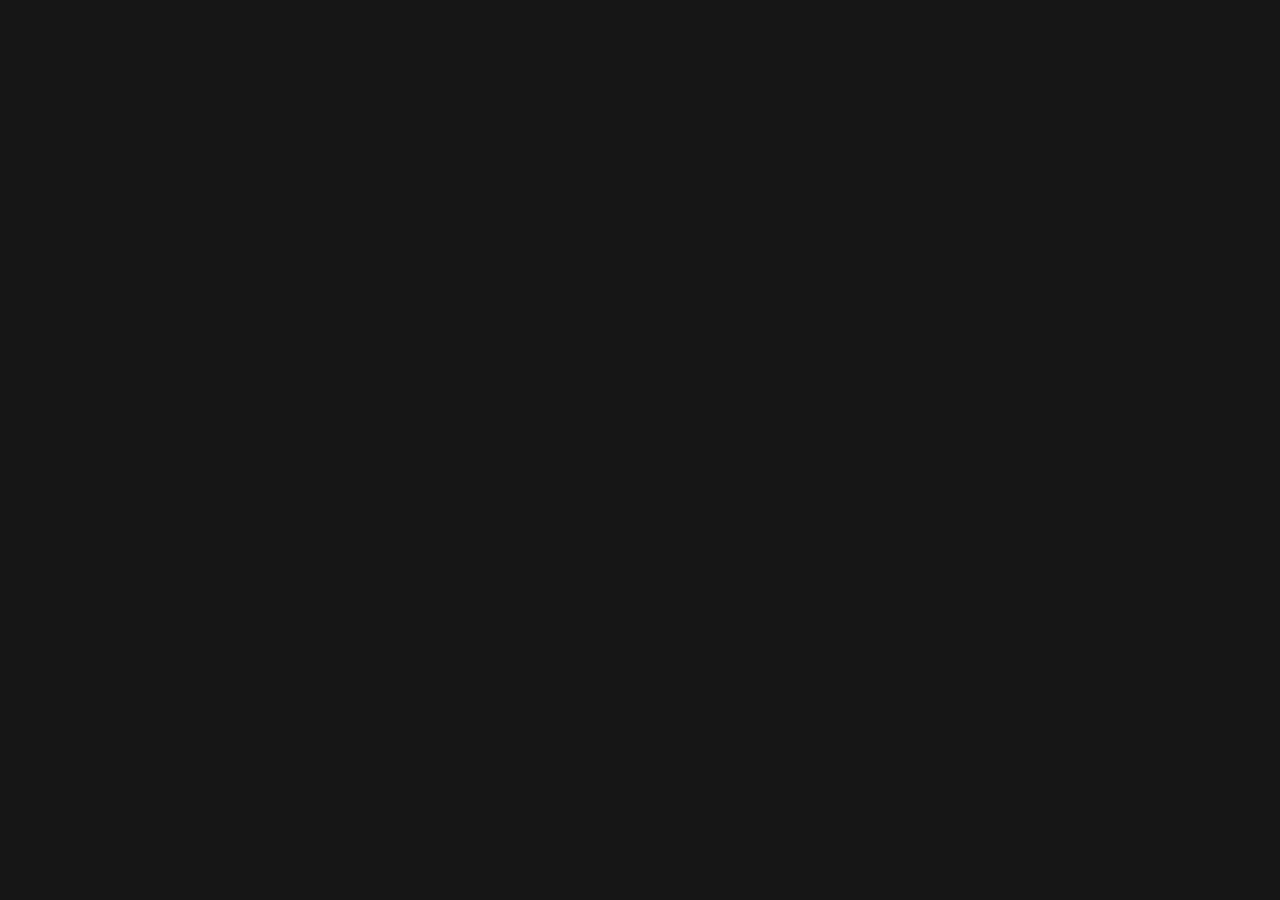
==== index.html @ 34763c4e "Remove standalone Timex landing (moved to timex-site)" ====
<!doctype html>
<html lang="en">
  <head>
    <meta charset="UTF-8" />
    <link rel="icon" href="/3mpq-studio/favicon-32.png" type="image/png" sizes="32x32" />
    <link rel="icon" href="/3mpq-studio/favicon.svg" type="image/svg+xml" />
    <link rel="apple-touch-icon" sizes="180x180" href="/3mpq-studio/apple-touch-icon.png" />
    <link rel="manifest" href="/3mpq-studio/site.webmanifest" />
    <meta name="viewport" content="width=device-width, initial-scale=1.0" />
    <title>3mpq Studio</title>
    <meta name="description" content="Product UI/UX Engineer - Kostiantyn Halynskyi" />
    <meta property="og:title" content="3mpq Studio" />
    <meta property="og:description" content="Product UI/UX Engineer - Kostiantyn Halynskyi" />
    <meta property="og:type" content="website" />
    <meta property="og:url" content="https://3mpq.netlify.app" />
    <meta property="og:image" content="https://3mpq.netlify.app/og-image.png" />
    <meta name="twitter:card" content="summary" />
    <meta name="theme-color" content="#161616" />
    <!--
      Analytics are consent-gated (GDPR strict opt-in). GA4 (G-CXWR6ZSYHS)
      and Microsoft Clarity (w4eihqye7s) NO LONGER load here. They are
      injected only after the user clicks Accept in the cookie consent card.
      See src/utils/consentLoader.ts and the CookieConsent kit component.
    -->
    <link rel="preconnect" href="https://fonts.googleapis.com" />
    <link rel="preconnect" href="https://fonts.gstatic.com" crossorigin />
    <link href="https://fonts.googleapis.com/css2?family=IBM+Plex+Sans:wght@400;500;600&family=IBM+Plex+Serif:wght@500;600;700&display=swap" rel="stylesheet" />
    <script type="module" crossorigin src="/3mpq-studio/assets/index-CSX7USSw.js"></script>
    <link rel="stylesheet" crossorigin href="/3mpq-studio/assets/index-wbtZs40G.css">
  </head>
  <body>
    <script>
      (function(){var t=localStorage.getItem("3mpq-theme");var d=t?t==="dark":true;if(d){document.documentElement.classList.add("dark");document.body.style.background="#161616";document.body.style.color="#f4f4f4"}})();
    </script>
    <div id="root"></div>
  </body>
</html>
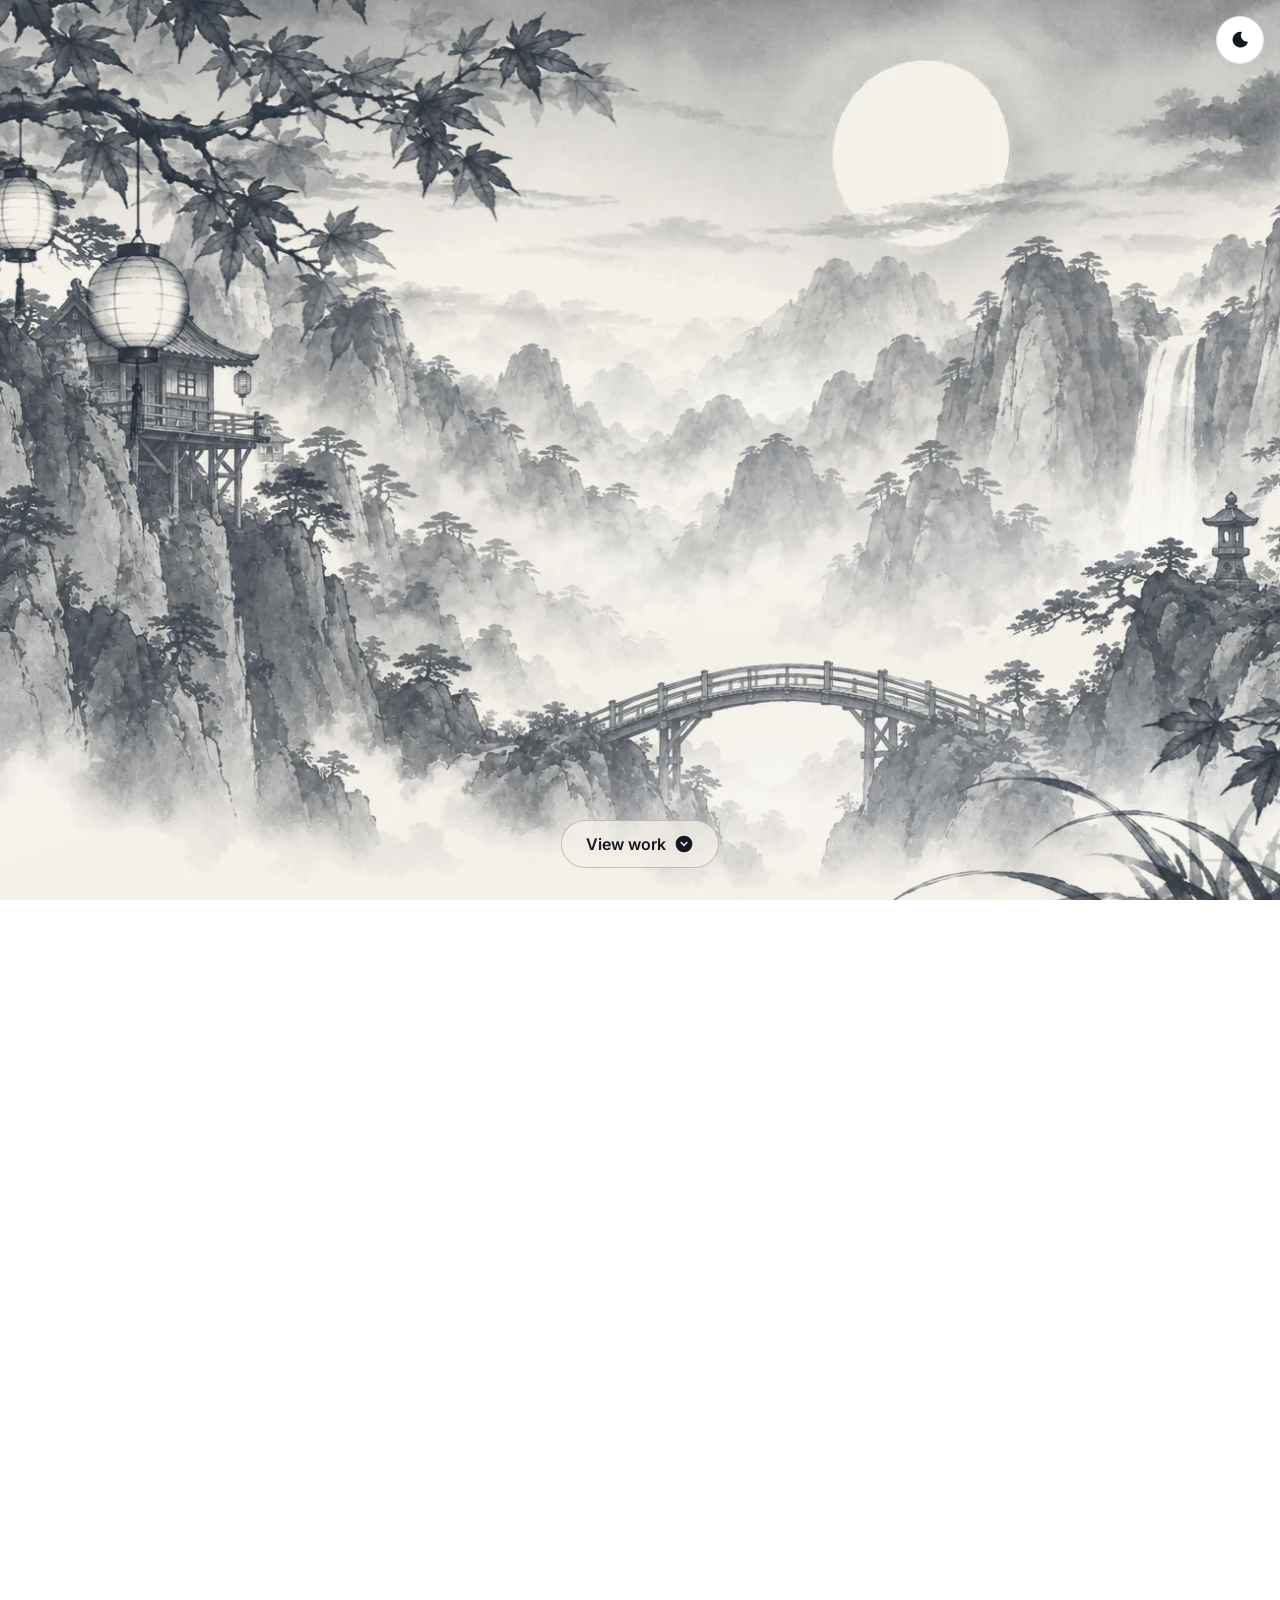
==== commit 2962a8bf: "Portfolio catalogue: ink cover, catalogue with filters, project pages; previous site moved to /legac" ====
--- a/index.html
+++ b/index.html
@@ -1,37 +1,117 @@
 <!doctype html>
-<html lang="en">
-  <head>
-    <meta charset="UTF-8" />
-    <link rel="icon" href="/3mpq-studio/favicon-32.png" type="image/png" sizes="32x32" />
-    <link rel="icon" href="/3mpq-studio/favicon.svg" type="image/svg+xml" />
-    <link rel="apple-touch-icon" sizes="180x180" href="/3mpq-studio/apple-touch-icon.png" />
-    <link rel="manifest" href="/3mpq-studio/site.webmanifest" />
-    <meta name="viewport" content="width=device-width, initial-scale=1.0" />
-    <title>3mpq Studio</title>
-    <meta name="description" content="Product UI/UX Engineer - Kostiantyn Halynskyi" />
-    <meta property="og:title" content="3mpq Studio" />
-    <meta property="og:description" content="Product UI/UX Engineer - Kostiantyn Halynskyi" />
-    <meta property="og:type" content="website" />
-    <meta property="og:url" content="https://3mpq.netlify.app" />
-    <meta property="og:image" content="https://3mpq.netlify.app/og-image.png" />
-    <meta name="twitter:card" content="summary" />
-    <meta name="theme-color" content="#161616" />
-    <!--
-      Analytics are consent-gated (GDPR strict opt-in). GA4 (G-CXWR6ZSYHS)
-      and Microsoft Clarity (w4eihqye7s) NO LONGER load here. They are
-      injected only after the user clicks Accept in the cookie consent card.
-      See src/utils/consentLoader.ts and the CookieConsent kit component.
-    -->
-    <link rel="preconnect" href="https://fonts.googleapis.com" />
-    <link rel="preconnect" href="https://fonts.gstatic.com" crossorigin />
-    <link href="https://fonts.googleapis.com/css2?family=IBM+Plex+Sans:wght@400;500;600&family=IBM+Plex+Serif:wght@500;600;700&display=swap" rel="stylesheet" />
-    <script type="module" crossorigin src="/3mpq-studio/assets/index-CSX7USSw.js"></script>
-    <link rel="stylesheet" crossorigin href="/3mpq-studio/assets/index-wbtZs40G.css">
-  </head>
-  <body>
-    <script>
-      (function(){var t=localStorage.getItem("3mpq-theme");var d=t?t==="dark":true;if(d){document.documentElement.classList.add("dark");document.body.style.background="#161616";document.body.style.color="#f4f4f4"}})();
-    </script>
-    <div id="root"></div>
-  </body>
+<html lang="en" class="cover-on rv-on">
+<head>
+<meta charset="utf-8">
+<title>3mpq studio — games, Mac &amp; iOS tools, websites</title>
+<meta name="viewport" content="width=device-width, initial-scale=1, viewport-fit=cover">
+<meta name="description" content="Kostiantyn Halynskyi, product designer. Games, macOS and iOS utilities and websites, designed and built end to end.">
+<meta property="og:title" content="3mpq studio">
+<meta property="og:description" content="Games, Mac &amp; iOS tools and websites by Kostiantyn Halynskyi.">
+<meta property="og:image" content="assets/og.jpg">
+<link rel="icon" href="assets/favicon.svg" type="image/svg+xml">
+<link rel="preconnect" href="https://fonts.googleapis.com">
+<link rel="preconnect" href="https://fonts.gstatic.com" crossorigin>
+<link href="https://fonts.googleapis.com/css2?family=Inter:wght@400;500;600;700;800&display=swap" rel="stylesheet">
+<!-- Shippori Mincho только для иероглифов: надпись обложки, знаки появления блоков и обрывки перехода (text= отдаёт подмножество) -->
+<link href="https://fonts.googleapis.com/css2?family=Shippori+Mincho:wght@700&display=swap&text=%E5%8C%A0%E5%BF%83%E9%81%8A%E5%89%B5%E6%8E%A8%E4%BD%9C%E9%81%93%E8%A9%95%E5%BD%B1" rel="stylesheet">
+<link rel="stylesheet" href="css/site.css">
+<link rel="stylesheet" href="css/cover.css">
+<script>try { if (localStorage.getItem("3mpq-theme") === "dark") document.documentElement.classList.add("pre-dark"); } catch (e) {}</script>
+</head>
+<body>
+<script>if (document.documentElement.classList.contains("pre-dark")) document.body.classList.add("dark");</script>
+
+<!-- значки: только залитые -->
+<svg width="0" height="0" style="position:absolute" aria-hidden="true">
+  <symbol id="i-play" viewBox="0 0 24 24"><path d="M12 2a10 10 0 1 1 0 20 10 10 0 0 1 0-20zm-2 5.5v9l7-4.5z"/></symbol>
+  <symbol id="i-download" viewBox="0 0 24 24"><path d="M12 2a10 10 0 1 1 0 20 10 10 0 0 1 0-20zm-1 5v6.6l-2.3-2.3-1.4 1.4L12 17.4l4.7-4.7-1.4-1.4-2.3 2.3V7z"/></symbol>
+  <symbol id="i-apple" viewBox="0 0 24 24"><path d="M16.4 12.6c0-2.4 2-3.6 2.1-3.7-1.1-1.7-2.9-1.9-3.5-1.9-1.5-.2-2.9.9-3.7.9-.8 0-1.9-.9-3.2-.8-1.6 0-3.1 1-4 2.4-1.7 3-.4 7.3 1.2 9.7.8 1.2 1.8 2.5 3 2.4 1.2 0 1.7-.8 3.1-.8 1.5 0 1.9.8 3.2.8 1.3 0 2.2-1.2 3-2.4.9-1.3 1.3-2.7 1.3-2.8 0 0-2.5-1-2.5-3.8zM14 5.4c.7-.8 1.1-1.9 1-3-1 0-2.1.7-2.8 1.5-.6.7-1.2 1.8-1 2.9 1.1.1 2.1-.6 2.8-1.4z"/></symbol>
+  <symbol id="i-flight" viewBox="0 0 24 24"><path d="M21 16v-2l-8-5V3.5a1.5 1.5 0 0 0-3 0V9l-8 5v2l8-2.5V19l-2 1.5V22l3.5-1 3.5 1v-1.5L13 19v-5.5z"/></symbol>
+  <symbol id="i-code" viewBox="0 0 24 24"><path d="M12 2a10 10 0 0 0-3.2 19.5c.5.1.7-.2.7-.5v-1.7c-2.8.6-3.4-1.3-3.4-1.3-.4-1.2-1.1-1.5-1.1-1.5-.9-.6.1-.6.1-.6 1 .1 1.5 1 1.5 1 .9 1.6 2.4 1.1 3 .9.1-.7.4-1.1.6-1.4-2.2-.3-4.6-1.1-4.6-5 0-1.1.4-2 1-2.7-.1-.3-.4-1.3.1-2.7 0 0 .8-.3 2.8 1a9.6 9.6 0 0 1 5 0c1.9-1.3 2.8-1 2.8-1 .5 1.4.2 2.4.1 2.7.6.7 1 1.6 1 2.7 0 3.9-2.4 4.7-4.6 5 .4.3.7.9.7 1.9V21c0 .3.2.6.7.5A10 10 0 0 0 12 2z"/></symbol>
+  <symbol id="i-visit" viewBox="0 0 24 24"><path d="M12 2a10 10 0 1 1 0 20 10 10 0 0 1 0-20zm2 5H8v2h3.6l-4.3 4.3 1.4 1.4 4.3-4.3V14h2V7h-1z"/></symbol>
+  <symbol id="i-back" viewBox="0 0 24 24"><path d="M12 2a10 10 0 1 1 0 20 10 10 0 0 1 0-20zm.7 5.3L8 12l4.7 4.7 1.4-1.4L11.8 13H17v-2h-5.2l2.3-2.3z"/></symbol>
+  <symbol id="i-moon" viewBox="0 0 24 24"><path d="M14.5 2.3A9.5 9.5 0 1 0 21.7 14a7.5 7.5 0 0 1-7.2-11.7z"/></symbol>
+  <symbol id="i-sun" viewBox="0 0 24 24"><path d="M12 7a5 5 0 1 1 0 10 5 5 0 0 1 0-10zM11 1h2v3h-2zm0 19h2v3h-2zM1 11h3v2H1zm19 0h3v2h-3zM4.2 5.6l1.4-1.4 2.1 2.1-1.4 1.4zm12.1 12.1 1.4-1.4 2.1 2.1-1.4 1.4zM4.2 18.4l2.1-2.1 1.4 1.4-2.1 2.1zM16.3 6.3l2.1-2.1 1.4 1.4-2.1 2.1z"/></symbol>
+  <symbol id="i-mail" viewBox="0 0 24 24"><path d="M3 5h18a1 1 0 0 1 1 1v12a1 1 0 0 1-1 1H3a1 1 0 0 1-1-1V6a1 1 0 0 1 1-1zm9 7.6L4 7.5V9l8 5.1L20 9V7.5z"/></symbol>
+  <symbol id="i-tg" viewBox="0 0 24 24"><path d="M12 2a10 10 0 1 1 0 20 10 10 0 0 1 0-20zm4.6 6.4L6.4 12.3c-.7.3-.7.7 0 .9l2.6.8 1 3.1c.1.4.3.5.6.5s.4-.1.6-.3l1.3-1.2 2.6 1.9c.5.3.8.1.9-.4l1.7-8.2c.2-.7-.3-1.1-.9-.9zM9.8 13.6l5.6-3.6-4.4 4.3-.2 1.9z"/></symbol>
+  <symbol id="i-down" viewBox="0 0 24 24"><path d="M12 2a10 10 0 1 1 0 20 10 10 0 0 1 0-20zm-4.7 8.3L12 15l4.7-4.7-1.4-1.4L12 12.2 8.7 8.9z"/></symbol>
+  <symbol id="i-up" viewBox="0 0 24 24"><path d="M12 22a10 10 0 1 1 0-20 10 10 0 0 1 0 20zm-4.7-8.3L12 9l4.7 4.7-1.4 1.4L12 11.8l-3.3 3.3z"/></symbol>
+  <symbol id="i-close" viewBox="0 0 24 24"><path d="M12 2a10 10 0 1 1 0 20 10 10 0 0 1 0-20zm-2.8 5.8L7.8 9.2 10.6 12l-2.8 2.8 1.4 1.4L12 13.4l2.8 2.8 1.4-1.4-2.8-2.8 2.8-2.8-1.4-1.4L12 10.6z"/></symbol>
+</svg>
+
+<!-- обложка: сцена слоями, надпись и переход в WebGL (js/cover.js) -->
+<div class="cover" id="cover">
+  <div class="scene" id="scene" aria-hidden="true"></div>
+  <canvas id="coverCanvas" aria-hidden="true"></canvas>
+  <p class="motto" id="motto" lang="ja" role="img" aria-label="匠心 遊創: the spirit of a craftsman, creating playfully"><span class="kj">匠</span><span class="kj">心</span><svg class="logo" viewBox="0 0 220 220" aria-hidden="true"><path d="M197.8 17.3C197.6 17.4 197.2 17.5 197.1 17.6C197.0 17.6 196.5 17.8 196.1 17.8C195.6 17.9 194.7 18.2 194.1 18.3C193.5 18.5 192.7 18.7 192.3 18.8C192.0 18.9 191.1 19.1 190.3 19.2C189.6 19.3 188.8 19.4 188.5 19.5C188.2 19.6 187.6 19.8 187.0 19.8C186.5 19.9 186.0 20.0 185.9 20.0C185.9 20.0 185.5 20.1 185.0 20.2C183.9 20.3 182.3 20.6 181.1 20.9C180.6 21.0 179.7 21.1 179.1 21.2C178.5 21.2 177.4 21.5 176.7 21.7C175.9 21.9 174.8 22.1 174.1 22.2C173.4 22.3 172.3 22.5 171.6 22.6C171.0 22.8 169.5 23.1 168.3 23.3C167.2 23.4 165.8 23.7 165.3 23.7C164.9 23.8 164.2 23.9 163.8 23.9C163.0 23.9 161.8 24.1 161.7 24.3C161.6 24.3 161.8 24.6 162.0 24.9C162.8 25.7 162.9 26.1 162.9 27.1C162.9 28.0 162.2 30.4 161.8 31.2C161.7 31.3 161.5 31.8 161.3 32.3C161.2 32.8 160.6 34.1 160.1 35.1C159.6 36.2 159.2 37.2 159.1 37.3C159.1 37.5 158.8 38.0 158.6 38.5C158.0 39.4 156.8 41.9 156.0 43.7C155.5 45.0 155.1 45.7 154.2 47.6C153.8 48.4 153.5 49.1 153.5 49.1C153.5 49.2 150.5 55.2 150.2 55.8C150.1 56.0 149.7 56.6 149.4 57.2C149.0 57.8 148.3 59.1 147.8 60.1C147.2 61.1 146.5 62.4 146.2 63.0C145.8 63.7 145.3 64.6 145.0 65.1C144.6 65.7 144.1 66.5 143.9 66.9C143.6 67.4 143.2 68.1 142.9 68.5C142.1 69.8 142.3 70.0 143.4 69.1C143.8 68.8 144.5 68.3 144.9 68.0C145.3 67.7 146.3 66.9 147.0 66.3C147.7 65.6 148.5 65.0 148.8 64.9C149.1 64.7 149.7 64.3 150.0 64.0C150.3 63.7 151.1 63.1 151.7 62.6C152.3 62.2 153.1 61.5 153.6 61.0C154.1 60.6 155.0 59.7 155.8 59.1C159.0 56.5 162.7 53.0 163.8 51.6C164.1 51.3 164.4 51.0 164.7 50.9C164.9 50.8 165.1 50.7 165.2 50.5C165.4 50.2 166.1 49.5 166.2 49.5C166.3 49.5 166.5 49.3 166.7 49.1C166.9 49.0 167.4 48.6 167.8 48.3C168.6 47.7 169.4 47.0 169.4 46.8C169.4 46.5 169.2 46.6 168.5 47.1C167.7 47.8 167.6 47.8 167.7 47.4C167.8 46.6 166.9 47.3 164.7 49.6C162.9 51.4 159.5 54.6 159.3 54.6C159.1 54.6 159.2 54.5 159.9 53.8C160.3 53.3 161.7 52.0 162.9 50.7C164.1 49.4 165.9 47.6 166.9 46.6C167.8 45.7 168.9 44.5 169.3 44.0C169.7 43.5 171.1 42.0 172.5 40.6C173.9 39.2 175.3 37.7 175.6 37.4C176.3 36.4 177.6 35.0 177.9 35.0C178.2 35.0 178.2 35.1 177.8 35.8C177.6 36.2 177.6 36.4 177.6 36.5C177.8 36.7 178.1 36.5 179.2 35.3C180.2 34.2 180.6 34.0 181.2 34.0C181.7 34.0 181.8 33.9 182.8 32.9C183.4 32.2 184.0 31.6 184.1 31.4C184.2 31.2 184.6 30.8 184.9 30.6C185.3 30.4 185.9 29.8 186.3 29.4C186.7 28.9 187.0 28.5 187.1 28.5C187.1 28.5 187.5 28.1 187.8 27.7C188.7 26.6 191.4 23.8 193.4 21.8C195.1 20.0 196.4 19.0 197.9 18.2C199.2 17.4 199.2 17.0 197.8 17.3ZM192.0 22.1C192.0 22.3 191.4 22.9 189.9 24.4C187.4 26.7 186.9 27.1 185.7 27.9C185.1 28.2 184.2 29.0 183.5 29.7C182.5 30.6 180.7 32.1 180.4 32.1C180.1 32.1 180.8 31.3 183.1 29.0C184.6 27.5 185.9 26.2 186.0 26.0C186.3 25.4 187.1 24.9 187.4 25.0C187.8 25.1 188.2 24.9 189.6 23.6C191.1 22.3 192.0 21.7 192.0 22.1ZM90.5 29.0C87.6 29.4 85.8 30.3 83.7 32.4C80.6 35.3 80.2 35.8 78.9 37.6C78.8 37.9 78.5 38.5 78.3 39.0C78.2 39.6 77.9 40.3 77.8 40.5C77.2 41.9 77.0 44.5 77.3 46.1C77.8 48.4 78.3 49.5 79.4 51.3C80.5 53.1 80.5 53.1 83.4 55.2C83.7 55.5 84.4 55.8 84.9 56.0C85.4 56.2 86.1 56.5 86.5 56.6C89.4 57.9 92.2 57.9 95.3 56.8C98.0 55.8 100.8 53.9 100.8 53.1C100.8 52.7 100.4 52.8 100.0 53.1C99.6 53.5 99.4 53.5 99.4 53.3C99.4 52.9 100.4 52.4 101.0 52.4C101.7 52.4 102.3 51.8 103.0 50.6C103.2 50.1 103.5 49.7 103.6 49.6C103.8 49.4 104.2 48.3 104.3 47.8C104.3 47.5 104.3 47.4 104.1 47.4C103.8 47.3 103.8 47.2 104.0 47.0C104.1 46.9 104.2 46.6 104.2 46.4C104.2 46.2 104.3 46.0 104.3 46.0C104.5 46.0 104.6 46.4 104.4 46.5C104.3 46.7 104.3 47.4 104.4 47.4C104.7 47.4 105.4 46.4 105.4 46.0C105.4 45.7 105.0 45.5 104.6 45.7C103.7 46.1 103.2 45.1 104.0 44.6C104.5 44.2 104.7 44.3 104.9 44.7C105.4 45.5 105.8 45.2 106.0 43.8C106.2 42.1 105.9 40.4 105.2 40.3C104.8 40.2 104.8 40.2 104.7 41.1C104.6 42.3 104.1 42.7 103.9 41.8C103.7 41.2 103.9 40.5 104.2 40.2C104.3 40.0 104.4 39.8 104.4 39.7C104.4 39.4 104.5 39.3 104.8 39.6C105.3 40.0 105.6 39.0 105.2 38.4C105.1 38.3 104.9 38.0 104.9 37.9C104.8 37.6 104.5 37.5 104.2 37.8C103.9 38.2 103.7 38.0 103.5 37.4C103.4 37.1 103.1 36.7 102.9 36.3C102.4 35.6 102.3 35.4 102.6 35.3C102.7 35.2 103.0 35.4 103.3 35.7C103.9 36.3 104.0 36.3 103.9 35.8C103.7 34.5 100.1 30.9 98.9 30.7C98.6 30.7 98.2 30.5 97.9 30.3C97.1 29.6 96.3 29.3 95.1 29.2C94.4 29.1 93.7 29.0 93.5 29.0C93.0 28.8 92.0 28.8 90.5 29.0ZM53.1 29.6C53.0 29.6 52.5 29.7 52.0 29.7C51.3 29.7 50.8 29.8 50.3 30.0C49.9 30.1 49.3 30.3 49.1 30.3C48.8 30.4 48.4 30.6 48.0 30.8C47.7 31.1 46.9 31.5 46.3 31.9C45.4 32.4 45.0 32.7 44.4 33.5C43.9 34.1 43.2 34.8 42.9 35.2C40.0 38.3 38.0 44.2 39.0 46.7C39.1 47.0 39.3 47.5 39.3 47.7C39.7 49.7 41.9 53.3 43.2 54.0C43.6 54.2 44.2 54.6 44.6 55.0C45.2 55.6 46.8 56.4 47.2 56.4C47.4 56.4 47.4 56.4 47.4 56.1C47.4 55.8 47.4 55.8 48.1 56.0C48.7 56.2 48.8 56.3 48.9 56.7C48.9 57.0 49.0 57.0 49.8 57.3C52.1 58.1 55.9 57.5 58.8 56.0C60.6 55.1 61.0 54.8 61.8 54.1C62.5 53.4 62.6 53.2 62.1 53.1C61.6 53.0 61.8 52.6 62.6 51.8C63.4 51.1 63.5 51.0 63.9 51.1C64.4 51.2 64.6 51.0 65.5 49.3C66.3 47.9 66.2 47.4 65.4 47.8C64.9 48.1 64.6 48.1 64.5 47.9C64.5 47.8 64.7 46.5 64.9 46.0C65.0 45.8 65.1 45.3 65.1 44.8C65.1 44.3 65.1 43.9 65.3 43.8C65.4 43.6 65.4 43.5 65.3 43.3C65.2 43.1 65.2 42.7 65.5 41.9C65.7 41.3 65.9 41.0 66.3 40.9C66.5 40.9 66.7 40.7 66.7 40.6C66.9 39.8 66.0 37.7 65.6 38.0C65.5 38.0 65.4 38.2 65.4 38.3C65.4 38.5 65.0 38.5 64.8 38.2C64.7 38.1 64.6 37.8 64.5 37.5C64.4 37.2 64.2 36.9 63.9 36.6C63.0 35.7 63.5 35.5 64.5 36.3C65.2 37.0 65.4 37.0 65.3 36.5C65.0 35.3 62.9 32.8 61.5 32.1C61.1 31.9 60.1 31.4 59.2 30.9C58.4 30.5 57.6 30.2 57.4 30.2C57.2 30.2 56.7 30.0 56.2 29.9C54.4 29.5 53.6 29.4 53.1 29.6ZM173.9 40.2C173.7 40.5 173.1 41.1 172.6 41.7C172.1 42.2 171.5 42.9 171.3 43.3L170.8 43.8L171.0 44.3C171.1 44.6 171.3 44.8 171.3 44.8C171.6 44.8 173.3 43.2 173.5 42.7C173.6 42.5 173.9 42.2 174.3 41.9C175.1 41.2 175.5 40.6 175.2 40.4C175.0 40.4 174.9 40.2 174.9 40.1C174.8 39.6 174.3 39.7 173.9 40.2ZM66.6 41.7C66.5 41.8 66.5 42.0 66.6 42.3C66.8 42.8 66.6 43.3 66.1 43.4C65.6 43.6 65.5 43.6 65.8 44.1C65.9 44.3 66.1 44.7 66.2 44.9C66.6 45.8 67.0 45.6 67.3 44.1C67.5 43.3 67.4 43.3 67.2 42.4C66.9 41.6 66.7 41.4 66.6 41.7ZM44.4 64.8C44.3 64.9 44.0 65.1 43.6 65.4C43.3 65.7 42.7 66.1 42.3 66.3C41.8 66.5 41.2 66.9 40.9 67.1C39.3 68.1 35.3 69.5 33.5 69.8C32.7 69.9 31.7 70.2 31.4 70.4C31.4 70.4 31.6 70.5 31.9 70.6C32.7 70.8 34.7 72.0 35.6 72.9C36.1 73.3 36.7 73.8 36.9 74.1C37.4 74.5 38.2 75.8 38.6 77.0C39.0 77.9 39.0 77.9 39.1 81.4C39.2 86.3 39.4 90.2 39.6 91.2C39.8 92.1 39.8 95.3 39.6 95.9C39.4 96.9 39.3 110.6 39.5 115.6C39.7 119.1 39.7 130.0 39.5 130.6C39.5 130.9 39.4 132.3 39.5 134.3C39.5 136.1 39.5 139.7 39.5 142.3C39.5 144.9 39.5 147.6 39.5 148.2C39.6 158.1 39.6 157.5 40.0 157.5C40.1 157.5 40.2 157.4 40.3 157.3C40.4 157.1 40.6 157.1 40.6 157.5C40.6 157.6 40.5 157.8 40.3 157.8C39.7 158.0 39.7 158.1 39.7 164.0C39.6 169.3 39.5 173.4 39.3 177.6C39.2 178.6 39.1 180.1 39.1 180.9C39.0 182.6 38.6 184.1 37.8 185.6C37.4 186.4 35.4 188.5 34.1 189.6C33.8 189.8 33.2 190.3 32.9 190.6C32.5 191.0 31.9 191.4 31.6 191.5C31.3 191.6 30.9 191.9 30.7 192.0C29.7 192.8 27.6 193.8 26.6 194.0C26.0 194.2 25.8 194.3 26.1 194.4C26.2 194.5 26.9 194.4 27.6 194.2C28.4 194.0 29.3 193.8 29.8 193.8C30.2 193.8 31.1 193.6 31.7 193.5C32.6 193.2 33.2 193.2 35.5 193.1C36.9 193.1 38.3 193.0 38.5 192.9C38.8 192.9 40.6 192.8 42.7 192.8C44.7 192.8 46.6 192.8 46.9 192.7C47.6 192.5 53.9 192.5 56.4 192.6C59.1 192.7 63.4 192.9 64.8 193.0C65.9 193.0 67.5 193.4 67.8 193.7C68.1 193.9 69.0 195.5 69.1 196.1C69.3 197.1 69.6 196.9 70.2 195.7C71.1 193.8 71.3 193.4 71.6 192.7C72.0 191.2 74.3 187.0 76.1 184.4C76.4 183.8 77.0 182.8 77.5 182.1C78.5 180.6 79.7 179.1 81.2 177.4C82.3 176.2 82.7 175.9 84.9 174.1C86.2 172.9 86.2 172.7 84.8 173.3C83.2 174.0 81.9 174.3 79.5 174.6C78.9 174.6 78.1 174.7 77.6 174.8C77.1 174.8 75.5 174.8 73.9 174.8C72.3 174.7 68.4 174.7 65.2 174.7C62.0 174.7 59.4 174.6 59.4 174.6C59.2 174.3 59.1 171.6 59.3 168.6C59.3 167.7 59.3 166.4 59.2 165.6C59.0 164.1 59.0 163.9 59.2 161.5C59.2 160.1 59.2 159.6 59.1 159.3C58.9 158.6 58.9 157.8 59.1 157.4C59.3 157.2 59.3 156.8 59.3 154.2C59.2 150.1 59.1 137.6 59.2 134.7C59.2 133.4 59.2 132.1 59.1 132.0C58.9 131.1 59.1 131.1 67.5 130.9C69.8 130.8 72.4 130.7 73.2 130.7C74.1 130.7 76.0 130.6 77.6 130.6C79.1 130.5 80.5 130.4 80.7 130.4C81.0 130.3 81.2 130.3 81.6 130.4C82.2 130.6 83.3 130.7 92.7 130.8C94.7 130.8 96.3 131.2 96.5 131.6C96.9 132.3 97.6 135.3 97.6 136.2C97.6 137.3 98.0 137.7 98.3 136.7C98.4 135.9 99.6 132.6 100.2 131.2C100.3 130.9 100.7 130.0 101.0 129.3C101.6 127.7 102.6 125.6 103.7 123.9C105.6 120.7 105.9 120.2 107.2 118.5C108.9 116.3 110.8 114.2 111.8 113.6C113.9 112.1 114.0 111.4 111.9 112.4C111.1 112.7 110.7 112.9 110.3 112.9C109.9 112.9 109.4 113.0 109.1 113.0C108.7 113.2 107.7 113.3 106.1 113.3C104.8 113.3 103.5 113.4 103.2 113.5C102.8 113.6 102.5 113.7 102.2 113.6C101.9 113.5 100.9 113.5 99.9 113.5C94.9 113.4 84.6 113.4 83.0 113.5C81.9 113.5 80.6 113.5 80.0 113.5C76.8 113.5 75.5 113.5 73.0 113.5C71.5 113.4 67.8 113.4 64.8 113.5C58.8 113.5 58.8 113.5 59.0 112.9C59.2 112.2 59.2 105.8 59.0 105.1C58.8 104.5 58.9 101.2 59.1 100.2C59.2 99.8 59.2 99.1 59.1 98.3C59.1 97.5 59.1 96.6 59.1 96.2C59.1 91.9 59.2 90.6 59.3 88.8C59.4 86.9 59.4 86.6 59.2 86.3C58.9 85.6 59.0 85.6 62.8 85.4C64.7 85.3 67.3 85.2 68.6 85.1C69.9 85.0 72.4 85.0 74.1 84.9C75.8 84.9 77.8 84.9 78.5 84.8C79.3 84.7 80.0 84.7 80.2 84.8C80.4 84.8 83.2 84.9 86.3 84.9C93.9 84.8 100.3 85.1 100.8 85.4C101.3 85.6 102.2 86.9 102.4 87.6C102.5 87.8 102.6 88.4 102.8 88.9C102.9 89.3 103.0 89.8 103.1 89.9C103.2 90.5 103.7 89.8 103.7 89.0C103.7 88.5 103.9 87.7 104.7 85.0C104.8 84.5 105.0 83.9 105.1 83.8C105.1 83.6 105.4 82.9 105.6 82.3C106.4 79.8 107.4 77.7 109.1 75.0C110.8 72.2 113.7 68.9 116.1 66.9C116.9 66.3 116.6 66.3 115.4 66.8C114.7 67.1 113.6 67.5 112.8 67.7C112.1 67.9 111.1 68.2 110.7 68.3C110.1 68.5 109.7 68.6 107.9 68.6C106.7 68.7 104.7 68.7 103.4 68.8C100.2 68.8 100.4 68.8 93.0 68.8C89.3 68.8 84.6 68.9 82.7 68.9C80.7 69.0 77.2 69.1 74.9 69.0C70.6 69.0 68.1 69.0 64.1 69.1C62.7 69.1 59.5 69.2 56.8 69.2L51.9 69.3L50.5 68.8C49.7 68.5 48.7 68.1 48.3 67.9C47.3 67.3 45.6 65.9 45.3 65.4C45.0 64.9 44.7 64.7 44.4 64.8ZM108.2 69.9C108.2 70.2 107.6 70.6 107.3 70.6C107.1 70.6 106.8 70.3 106.9 70.2C107.2 69.9 108.2 69.7 108.2 69.9ZM105.7 70.3C105.7 70.5 104.4 71.1 104.0 71.1C103.7 71.1 103.3 71.0 103.1 71.0C102.8 70.9 102.5 70.9 102.0 71.0C101.4 71.2 100.6 71.1 100.4 70.9C100.2 70.7 100.9 70.6 101.8 70.6C102.4 70.6 103.1 70.5 103.8 70.4C104.9 70.1 105.8 70.1 105.7 70.3ZM99.3 70.9C99.7 71.2 98.3 71.3 96.5 71.1C96.0 71.0 95.2 71.0 94.8 71.1C94.5 71.1 94.0 71.1 93.9 71.1C93.3 70.9 93.9 70.7 94.9 70.8C95.4 70.8 96.2 70.8 96.6 70.7C97.7 70.6 99.2 70.7 99.3 70.9ZM109.1 73.9C109.1 74.2 108.8 74.6 108.4 74.6C108.1 74.6 108.1 74.2 108.4 73.9C108.7 73.5 109.1 73.5 109.1 73.9ZM99.8 82.7C100.2 83.0 100.1 83.3 99.5 83.1C99.2 83.1 98.6 83.0 98.1 83.0C95.2 83.0 84.5 83.1 83.5 83.1C82.4 83.1 82.0 83.0 82.5 82.7C82.6 82.7 83.8 82.6 85.2 82.6C86.5 82.6 87.7 82.6 87.7 82.6C87.9 82.4 99.6 82.6 99.8 82.7ZM74.5 82.8C74.7 83.0 74.2 83.1 73.4 83.1C72.5 83.1 72.2 82.9 72.5 82.7C72.7 82.6 74.4 82.7 74.5 82.8ZM78.5 82.7C78.8 82.9 78.5 83.1 78.0 83.1C77.4 83.1 77.1 83.0 77.2 82.7C77.3 82.6 78.3 82.6 78.5 82.7ZM57.8 96.3C57.8 96.5 57.8 97.5 57.9 98.5C57.9 100.3 57.9 100.4 57.6 100.4C57.3 100.4 57.1 99.6 57.2 98.8C57.2 98.5 57.3 97.8 57.3 97.2C57.4 96.4 57.5 96.1 57.6 96.1C57.7 96.1 57.7 96.2 57.8 96.3ZM57.8 103.2C57.9 103.6 57.9 104.5 57.7 104.7C57.4 105.0 57.2 104.3 57.3 103.2C57.3 103.0 57.7 103.0 57.8 103.2ZM58.2 106.3C58.2 106.5 58.2 106.8 58.1 106.9C57.8 107.4 57.7 107.7 58.0 108.3C58.2 108.8 58.2 108.8 58.0 109.1C57.9 109.3 57.8 109.4 57.7 109.4C57.3 109.3 57.1 106.8 57.5 106.2C57.7 105.8 58.2 105.9 58.2 106.3ZM57.6 110.8C57.6 111.1 57.7 111.4 57.8 111.6C58.1 112.0 58.1 113.0 57.8 113.1C57.7 113.1 57.6 113.0 57.6 112.2C57.5 111.6 57.4 111.1 57.3 111.1C57.1 110.9 57.1 110.4 57.2 110.3C57.4 110.1 57.6 110.3 57.6 110.8ZM98.0 114.4C98.0 114.6 97.5 114.8 96.9 114.7C96.4 114.6 96.3 114.5 96.7 114.3C97.1 114.1 98.0 114.2 98.0 114.4ZM78.6 115.7C79.0 116.0 78.8 116.2 78.0 116.3C77.4 116.4 76.9 116.1 77.2 115.8C77.5 115.5 78.3 115.4 78.6 115.7ZM97.5 115.6C98.4 115.9 97.9 116.2 96.6 116.1C95.9 116.0 95.6 115.9 95.7 115.6C95.8 115.5 96.9 115.5 97.5 115.6ZM101.6 115.7C102.2 115.8 102.4 115.9 102.2 116.0C101.9 116.1 100.8 116.1 100.4 116.0C100.2 115.9 99.9 115.9 99.5 116.0C98.9 116.1 98.5 116.0 98.6 115.9C98.7 115.8 99.1 115.7 99.5 115.7C99.9 115.7 100.4 115.7 100.5 115.6C100.7 115.6 100.9 115.5 101.0 115.6C101.1 115.6 101.4 115.7 101.6 115.7ZM94.8 115.9C94.7 116.0 93.8 116.1 92.6 116.0C90.8 115.9 91.2 115.7 93.2 115.7C94.1 115.7 94.8 115.8 94.8 115.9ZM55.3 117.1C55.4 118.2 55.4 118.5 55.2 118.7C55.0 118.9 55.0 118.9 54.9 118.6C54.9 118.4 54.9 118.1 54.9 117.8C55.0 117.5 54.9 117.2 54.9 117.0C54.7 116.6 54.8 116.3 55.0 116.4C55.1 116.4 55.2 116.7 55.3 117.1ZM87.4 128.4C87.8 128.6 87.2 128.7 83.7 128.7C80.2 128.7 79.5 128.6 79.9 128.4C80.1 128.2 87.2 128.2 87.4 128.4ZM56.8 132.9C56.8 134.7 56.8 135.1 56.5 134.9C56.5 134.8 56.4 134.3 56.4 133.8C56.4 133.2 56.4 132.4 56.4 131.9C56.4 131.3 56.5 131.1 56.6 131.1C56.7 131.2 56.7 131.7 56.8 132.9ZM43.3 157.1C43.6 158.1 43.4 159.3 43.0 158.8C42.8 158.6 42.8 157.0 42.9 156.8C43.1 156.6 43.2 156.7 43.3 157.1ZM57.8 159.5C57.9 160.6 57.8 161.1 57.6 161.1C57.2 161.1 57.2 160.7 57.3 159.7C57.5 158.0 57.7 157.9 57.8 159.5ZM40.9 159.5C40.9 159.8 40.6 160.9 40.5 160.9C40.3 160.9 40.1 159.8 40.2 159.5C40.5 159.1 40.9 159.1 40.9 159.5ZM43.3 159.8C43.4 160.2 43.2 160.6 43.0 160.6C42.7 160.6 42.6 160.2 42.8 159.8C42.9 159.3 43.3 159.4 43.3 159.8ZM43.3 162.1C43.4 162.5 43.1 163.5 43.0 163.6C42.9 163.6 42.9 163.2 42.9 162.6C42.9 161.7 42.9 161.6 43.1 161.6C43.2 161.7 43.3 161.8 43.3 162.1ZM56.3 165.6C56.3 166.0 56.3 166.5 56.2 166.8C56.1 167.2 55.8 167.4 55.7 167.1C55.6 166.9 55.8 165.0 55.9 164.9C56.1 164.5 56.2 164.8 56.3 165.6ZM43.3 170.8C43.3 171.3 43.2 171.8 43.2 172.0L43.1 172.3L42.9 172.0C42.6 171.3 42.7 170.0 43.1 170.0C43.2 170.1 43.3 170.2 43.3 170.8ZM57.7 171.7C58.1 172.7 58.3 174.1 58.1 174.3C57.9 174.4 57.6 174.0 57.6 173.5C57.6 173.3 57.5 172.9 57.4 172.7C57.0 172.2 57.1 171.1 57.4 171.3C57.5 171.3 57.7 171.5 57.7 171.7ZM139.2 71.2C139.2 71.3 139.3 71.6 139.4 72.0C139.9 73.0 140.0 73.9 139.6 75.0C139.2 76.4 139.0 76.8 138.6 77.6C138.3 78.0 137.9 78.7 137.7 79.2C137.5 79.7 137.1 80.4 136.8 80.8C136.5 81.2 136.1 81.9 135.9 82.4C135.7 82.8 135.2 83.6 134.9 84.1C134.5 84.7 134.1 85.3 134.0 85.5C133.9 85.7 133.2 86.9 132.4 88.1C131.6 89.4 130.7 90.6 130.5 90.9C129.9 91.9 129.2 92.9 128.6 93.6C127.6 94.7 127.8 94.9 129.1 94.1C130.7 93.2 133.7 92.1 134.6 92.1C135.0 92.1 135.5 92.0 135.8 91.9C136.6 91.6 138.7 91.6 139.9 91.9C140.4 92.1 141.3 92.2 141.7 92.3C142.2 92.3 143.2 92.6 144.0 92.9C144.9 93.2 145.9 93.5 146.3 93.6C147.1 93.9 149.5 95.2 150.4 95.9C152.2 97.3 152.9 97.9 153.9 98.6C156.3 100.4 161.5 105.8 162.7 107.7C163.0 108.1 163.4 108.8 163.8 109.2C164.2 109.8 164.4 110.3 164.5 110.7C164.5 111.0 165.0 112.1 165.5 113.2C166.1 114.3 166.7 115.7 166.8 116.3C167.0 116.8 167.3 117.6 167.5 117.9C167.7 118.2 168.0 119.0 168.2 119.7C168.4 120.4 168.6 121.3 168.8 121.6C168.9 122.0 169.1 122.6 169.2 123.0C169.2 123.4 169.4 123.9 169.5 124.1C169.6 124.4 169.7 124.7 169.7 124.8C169.7 125.0 169.8 125.6 169.9 126.1C170.5 129.3 170.5 130.0 170.4 133.5C170.3 137.3 170.1 139.8 169.7 141.4C169.7 141.6 169.6 142.2 169.6 142.6C169.6 143.8 169.0 146.0 168.0 148.7C167.7 149.4 167.5 150.3 167.4 150.6C167.3 151.3 165.8 154.8 164.8 156.5C164.4 157.1 164.1 157.7 164.0 157.9C163.7 158.6 162.8 159.8 162.5 159.8C162.2 159.7 160.2 157.7 158.9 156.1C158.4 155.5 157.1 154.1 156.0 153.0C155.0 151.9 153.8 150.7 153.5 150.4C153.2 150.0 152.4 149.1 151.7 148.3C149.6 146.1 149.5 145.9 149.5 144.9C149.5 144.1 149.5 144.1 149.1 144.1C148.6 144.1 148.4 144.2 146.8 145.8C146.0 146.5 144.9 147.5 144.3 148.0C143.4 148.7 142.3 149.6 140.3 151.4C136.0 155.3 135.0 156.1 134.0 156.5C133.1 157.0 133.2 157.4 134.1 157.6C135.6 157.9 136.1 158.1 137.0 158.9C138.1 159.7 140.2 162.0 142.1 164.3C143.9 166.4 144.4 167.0 146.4 169.2C148.2 171.1 148.2 171.0 146.5 171.6C145.3 172.0 144.8 172.2 142.1 172.8C137.4 173.8 130.6 173.7 127.0 172.4C126.4 172.2 125.8 172.0 125.7 172.0C125.6 172.0 125.3 172.0 125.1 171.8C124.9 171.7 124.2 171.4 123.5 171.2C121.1 170.4 117.6 168.4 115.5 166.6C114.8 166.0 114.0 165.4 113.6 165.1C112.9 164.7 111.9 163.6 110.8 162.0C110.1 160.9 109.2 160.0 108.8 159.7C108.5 159.6 108.3 159.4 108.1 158.7C107.9 158.2 107.6 157.4 107.4 156.9C106.7 155.2 106.4 154.1 106.4 153.5C106.4 153.2 106.3 152.8 106.2 152.5C105.8 151.4 106.0 149.0 106.6 146.9C107.0 145.5 107.0 145.5 106.8 145.5C106.5 145.5 104.0 149.0 101.8 152.5C101.3 153.4 100.7 154.4 100.4 154.8C99.7 155.7 98.1 158.4 97.6 159.7C96.8 161.4 94.3 166.2 93.9 166.9C93.4 167.7 93.4 167.8 93.9 168.3C94.1 168.6 94.7 169.3 95.1 170.0C95.5 170.7 96.0 171.5 96.2 171.7C96.3 171.9 97.0 172.9 97.6 173.8C98.9 175.7 99.4 176.3 101.1 178.3C104.5 182.0 106.7 183.9 107.8 183.9C108.7 183.9 109.4 184.2 110.5 184.8C111.0 185.1 111.5 185.4 111.6 185.4C111.6 185.4 111.9 185.6 112.2 185.8C112.9 186.2 114.2 187.0 114.6 187.1C114.8 187.1 114.9 187.2 114.9 187.6C114.9 188.2 115.1 188.4 115.9 188.6C116.1 188.7 116.5 188.9 116.8 189.0C117.4 189.5 118.8 190.1 119.7 190.3C120.1 190.5 120.9 190.7 121.4 190.8C124.2 191.6 124.7 191.7 124.9 191.4C125.3 190.9 125.4 190.9 125.7 190.9C125.8 191.0 126.4 191.1 126.9 191.1C128.4 191.3 129.8 191.6 130.1 191.8L130.4 192.0L130.1 192.0C129.9 192.1 129.6 192.0 129.2 191.9C128.6 191.7 128.5 191.6 128.0 191.8C127.5 191.9 127.3 191.9 126.9 191.8C126.4 191.6 125.3 191.6 125.3 191.7C125.3 191.9 125.5 191.9 126.5 192.1C126.9 192.1 127.3 192.3 127.5 192.3C127.9 192.5 130.7 192.7 131.7 192.7C132.1 192.7 132.6 192.7 132.9 192.9C134.2 193.3 139.0 192.9 141.1 192.2C141.6 192.0 142.1 192.0 142.3 192.0C143.4 192.1 146.2 191.5 147.1 191.0C147.4 190.8 148.0 190.6 148.3 190.6C150.4 190.0 151.4 189.7 152.8 189.2C153.2 189.0 153.9 188.7 154.5 188.5C155.1 188.3 156.2 187.7 157.0 187.3C160.6 185.4 160.9 185.3 161.1 185.7C161.2 185.9 161.8 186.5 162.4 187.3C163.1 188.0 164.0 188.9 164.3 189.4C165.4 190.8 167.1 192.6 167.8 193.0C168.2 193.3 168.5 193.6 168.7 193.9C168.8 194.2 169.4 195.0 170.0 195.6C170.6 196.3 171.6 197.4 172.1 198.0C172.6 198.6 173.3 199.4 173.7 199.8C174.9 201.1 177.1 203.8 177.5 204.4C177.7 204.9 177.8 206.3 177.7 207.3C177.6 208.0 178.0 207.7 179.8 205.9C180.9 204.9 182.3 203.5 183.1 202.8C183.8 202.1 184.7 201.3 184.9 201.0C185.2 200.7 185.9 200.1 186.5 199.6C187.9 198.4 190.8 195.8 192.0 194.6C192.6 194.0 193.1 193.6 193.8 193.3C195.0 192.6 195.1 192.1 194.0 192.1C193.8 192.1 193.2 192.0 192.8 191.9C192.0 191.6 191.9 191.6 190.0 189.6C187.8 187.4 186.3 185.8 184.9 184.1C184.4 183.5 183.0 182.0 181.9 180.8C180.7 179.6 179.5 178.3 179.2 177.8C178.9 177.4 178.4 177.0 178.2 176.8C178.0 176.7 177.6 176.3 177.4 176.0C177.1 175.7 176.6 175.2 176.3 174.8C175.9 174.4 175.6 174.1 175.6 174.0C175.6 173.8 176.2 173.1 177.7 171.5C178.9 170.3 179.4 169.6 179.7 169.1C179.8 168.7 180.2 168.1 180.5 167.7C181.4 166.5 182.8 164.4 182.8 164.3C182.8 164.2 183.0 164.0 183.2 163.7C183.8 163.0 185.4 160.4 185.8 159.5C186.0 159.0 186.4 158.4 186.6 158.0C187.0 157.3 187.0 156.7 186.5 156.7C186.3 156.7 186.0 156.5 185.8 156.3C185.5 156.0 185.4 155.9 185.1 156.0C184.8 156.1 184.8 156.1 184.8 155.8C184.8 155.4 185.4 154.0 185.7 153.7L186.0 153.5L185.9 153.9C185.9 154.1 185.8 154.4 185.7 154.7C185.6 155.2 185.7 155.7 185.9 155.5C186.0 155.5 186.3 155.1 186.7 154.7C187.3 153.9 187.3 153.9 187.2 153.3C187.1 152.6 187.2 152.5 187.7 152.1C188.2 151.8 188.2 151.8 188.2 152.3C188.2 152.8 188.0 153.5 187.7 153.8C187.6 153.9 187.5 154.1 187.5 154.4C187.4 154.6 187.3 154.9 187.1 155.2C186.9 155.7 186.8 156.1 187.1 156.1C187.4 156.1 187.9 155.4 188.2 154.4C188.4 153.9 188.8 153.1 189.1 152.5C189.3 152.0 189.6 151.2 189.7 150.8C189.9 150.4 190.1 149.7 190.3 149.4C190.8 148.6 191.0 147.9 191.0 147.2C191.0 146.8 191.1 146.5 191.3 146.2C191.5 146.0 191.7 145.4 191.8 144.8C191.9 144.3 192.1 143.7 192.2 143.4C192.3 143.0 192.3 142.8 192.1 142.9C192.0 143.0 192.0 143.2 192.0 143.5C192.0 143.8 191.9 144.0 191.7 144.1C191.5 144.2 191.3 144.5 191.2 144.7C190.8 145.8 190.9 143.8 191.4 142.5C191.9 141.0 192.2 140.5 192.6 140.5C193.0 140.4 193.3 140.0 193.3 139.4C193.3 139.1 193.4 138.7 193.5 138.5C193.6 138.2 193.7 137.7 193.8 137.3C193.8 136.8 194.0 136.2 194.1 135.8C194.5 134.1 194.8 125.2 194.5 124.4C194.4 124.1 194.4 123.6 194.5 122.1L194.7 120.2L194.2 119.1C193.7 117.7 193.4 116.6 193.3 115.1C193.2 114.5 193.1 113.8 193.0 113.6C193.0 113.4 192.9 112.9 192.8 112.5C192.6 111.6 189.9 105.8 189.6 105.6C189.4 105.4 189.3 105.4 189.0 105.5C188.6 105.7 188.6 105.7 187.8 104.5C187.0 103.3 186.9 102.8 187.6 103.2C188.1 103.4 188.1 103.4 188.1 103.1C188.1 102.7 187.9 102.2 186.8 100.4C185.5 98.3 185.4 98.1 184.8 98.1C184.4 98.1 183.3 97.2 182.5 96.0C181.7 95.0 181.6 94.5 181.9 94.4C182.5 94.2 181.8 93.2 180.0 91.5C178.6 90.2 178.4 90.1 178.9 91.2C179.2 92.1 179.1 92.2 178.3 91.8C177.6 91.4 176.6 90.5 176.5 90.3C176.4 89.9 175.7 89.1 175.3 89.0C174.9 88.8 174.9 88.8 175.0 88.4C175.0 88.1 175.0 88.0 174.7 87.8C174.5 87.7 174.2 87.5 174.1 87.3C173.3 86.6 171.9 85.4 171.5 85.1C170.0 84.2 169.6 83.8 169.7 83.3C169.7 83.0 169.6 82.8 169.4 82.6C169.1 82.2 168.0 81.5 167.5 81.4C167.3 81.3 166.8 81.0 166.4 80.7C165.2 79.7 163.9 78.8 162.2 78.0C161.3 77.5 161.0 77.5 161.0 77.8C161.0 78.1 160.7 78.2 160.3 78.0C159.8 77.8 159.8 77.6 160.2 77.3L160.4 77.1L160.1 76.8C159.2 76.1 156.1 74.8 155.0 74.6C154.5 74.5 153.8 74.3 153.4 74.1C152.6 73.8 151.2 73.3 149.4 72.8C149.0 72.7 148.2 72.6 147.7 72.5C146.6 72.4 145.6 72.2 144.5 71.9C144.0 71.8 142.8 71.6 141.8 71.4C140.8 71.3 139.9 71.2 139.7 71.1C139.4 71.1 139.2 71.1 139.2 71.2ZM160.3 82.4C160.5 82.6 160.9 82.8 161.2 82.9C161.8 83.2 162.1 83.5 161.8 83.5C161.7 83.5 161.5 83.4 161.4 83.3C161.2 83.2 160.9 83.0 160.6 82.9C159.9 82.7 159.5 82.4 159.6 82.3C159.7 82.1 159.9 82.1 160.3 82.4ZM165.8 85.7C165.9 85.8 166.3 86.0 166.7 86.2C167.4 86.6 169.0 87.8 169.1 88.1C169.2 88.4 169.0 88.4 168.6 88.1C168.3 87.8 167.9 87.6 167.6 87.4C167.4 87.3 166.8 86.9 166.5 86.6C166.1 86.3 165.7 86.0 165.6 85.9C165.4 85.8 165.3 85.7 165.3 85.6C165.3 85.4 165.5 85.5 165.8 85.7ZM171.5 88.0C171.7 88.1 172.4 88.7 173.1 89.3C173.7 89.9 174.8 90.8 175.4 91.4C177.1 92.9 177.3 93.1 177.8 93.9C178.0 94.3 178.4 94.9 178.7 95.2C179.3 95.8 179.4 96.1 179.0 96.1C178.8 96.1 178.2 95.5 177.3 94.3C176.9 93.9 176.3 93.3 175.8 92.9C175.3 92.5 174.6 91.8 174.3 91.3C173.9 90.8 173.3 90.1 172.6 89.5C171.3 88.4 170.9 88.0 170.9 87.9C170.9 87.7 171.1 87.8 171.5 88.0ZM172.3 90.5C172.6 90.7 173.1 91.2 173.4 91.6C173.7 92.0 174.3 92.6 174.6 92.9C175.3 93.5 175.4 93.9 175.1 93.9C174.8 93.9 174.1 93.2 173.4 92.2C173.0 91.7 172.4 91.1 172.1 90.7C171.4 90.1 171.5 90.0 172.3 90.5ZM171.7 93.3C172.1 93.7 172.3 93.7 172.6 93.5C172.8 93.4 172.9 93.4 173.0 93.5C173.1 93.8 173.0 94.0 172.5 94.2C172.0 94.5 171.6 94.4 171.2 93.6C170.9 92.9 171.2 92.7 171.7 93.3ZM167.5 93.5C168.0 93.8 168.0 94.0 167.4 94.0C167.0 94.0 166.5 93.6 166.7 93.4C166.8 93.3 166.9 93.3 167.5 93.5ZM173.6 96.4C174.0 96.8 174.4 97.4 174.5 97.7C174.6 97.9 174.8 98.3 174.9 98.4C175.0 98.5 175.0 98.6 175.0 98.7C174.9 98.7 174.8 98.7 174.7 98.5C174.7 98.4 174.4 98.1 174.2 97.9C174.0 97.6 173.7 97.2 173.6 97.0C173.3 96.5 173.0 96.1 172.3 95.6C172.1 95.4 171.9 95.2 172.0 95.1C172.1 94.8 173.0 95.5 173.6 96.4ZM170.8 95.6C171.0 95.8 171.8 96.9 171.8 97.1C171.8 97.3 171.2 97.1 170.8 96.7C170.2 96.0 170.2 95.1 170.8 95.6ZM173.9 98.8C175.4 100.3 175.7 100.7 175.2 100.7C174.9 100.7 172.5 98.0 172.5 97.7C172.5 97.5 173.1 98.1 173.9 98.8ZM176.9 102.4C177.3 102.8 177.6 103.9 177.3 103.9C177.0 103.9 176.5 103.2 176.5 102.7C176.5 102.1 176.6 102.1 176.9 102.4ZM189.4 106.5C189.6 106.7 189.7 107.0 189.7 107.1C189.7 107.2 189.9 107.7 190.1 108.1C190.6 109.0 190.6 109.4 190.2 109.1C189.8 109.0 189.4 108.2 189.1 107.2C188.7 106.2 188.9 105.7 189.4 106.5ZM191.3 114.5C192.0 116.2 191.9 118.4 191.3 117.4C191.1 117.1 190.7 114.5 190.8 114.2C190.9 114.0 191.2 114.2 191.3 114.5ZM187.6 118.9C188.0 119.6 188.1 122.5 187.7 122.1C187.5 121.9 187.0 118.8 187.2 118.6C187.4 118.5 187.4 118.5 187.6 118.9ZM192.0 134.5C192.1 134.7 192.1 134.8 192.0 135.1C191.9 135.3 191.8 135.8 191.8 136.3C191.7 137.1 191.5 137.4 191.2 137.1C191.1 137.0 191.1 136.7 191.2 136.0C191.5 134.4 191.6 134.1 192.0 134.5ZM185.6 142.6C185.6 142.9 185.3 143.5 185.1 143.5C184.8 143.5 184.8 142.9 185.1 142.5C185.3 142.2 185.5 142.3 185.6 142.6ZM184.4 145.8C184.2 146.4 183.9 146.5 183.9 146.0C183.9 145.5 184.5 144.7 184.6 145.1C184.6 145.3 184.5 145.6 184.4 145.8ZM146.1 148.6C146.1 148.7 145.8 149.1 145.4 149.5C144.9 149.8 144.2 150.5 143.7 151.0C142.8 151.9 141.4 153.1 140.6 153.7C139.7 154.3 140.4 153.5 141.9 152.2C142.6 151.5 143.8 150.4 144.5 149.8C145.7 148.6 146.1 148.3 146.1 148.6ZM188.5 149.3C188.6 149.5 188.1 150.6 187.9 150.7C187.7 150.7 187.7 150.2 188.0 149.6C188.2 149.1 188.4 149.0 188.5 149.3ZM152.5 150.8C154.0 152.4 154.9 153.6 154.6 153.6C154.4 153.7 154.2 153.6 153.5 152.7C153.0 152.2 152.4 151.5 152.1 151.1C151.7 150.6 151.5 150.1 151.7 150.1C151.8 150.1 152.2 150.4 152.5 150.8ZM156.1 154.9C156.2 155.1 156.5 155.4 156.8 155.8C157.3 156.3 157.4 156.7 157.1 156.5C156.7 156.2 155.6 155.1 155.6 154.9C155.6 154.6 155.8 154.6 156.1 154.9ZM184.5 157.2C184.5 157.7 184.3 158.0 184.0 158.0C183.7 158.0 183.7 157.9 183.7 157.7C183.7 157.0 184.4 156.7 184.5 157.2ZM185.9 157.6C186.0 157.9 185.2 159.3 184.9 159.3C184.7 159.3 184.7 158.9 185.0 158.3C185.4 157.5 185.8 157.2 185.9 157.6ZM171.0 169.7C171.3 170.1 171.7 170.6 171.9 170.9C172.2 171.2 172.7 171.8 173.1 172.2C174.2 173.2 175.1 174.2 175.4 174.7C175.6 175.0 175.8 175.3 175.9 175.4C176.2 175.7 176.4 176.0 176.2 176.1C176.1 176.2 172.4 172.5 171.9 171.8C171.8 171.6 171.3 171.0 170.9 170.5C169.8 169.3 169.8 168.6 171.0 169.7ZM128.8 175.5C129.2 175.6 129.2 175.9 128.9 176.0C128.3 176.1 127.0 175.6 127.2 175.3C127.3 175.1 128.4 175.2 128.8 175.5ZM135.6 176.3C136.2 176.5 135.9 176.6 134.9 176.6C134.0 176.6 133.6 176.5 134.1 176.3C134.4 176.2 134.7 176.2 135.6 176.3ZM122.5 183.6C123.1 183.9 125.1 184.4 125.5 184.4C125.9 184.4 126.5 184.6 126.5 184.8C126.5 185.3 124.0 184.8 122.3 184.0C121.4 183.6 121.6 183.2 122.5 183.6ZM119.0 184.4C119.3 184.6 119.2 184.8 118.9 184.8C118.7 184.8 118.4 184.8 118.3 184.8C118.3 184.9 118.1 184.8 117.9 184.7C117.4 184.3 118.3 184.1 119.0 184.4ZM120.5 185.3C120.7 185.4 121.1 185.5 121.3 185.5C121.8 185.5 121.9 185.6 121.8 186.0C121.7 186.4 121.5 186.4 120.9 186.1C120.7 186.0 120.4 185.9 120.3 185.9C119.9 185.9 119.6 185.6 119.6 185.4C119.6 185.1 119.9 185.1 120.5 185.3ZM138.2 187.6C138.5 187.9 138.0 188.0 136.9 188.0C135.5 188.0 135.0 187.9 135.2 187.7C135.3 187.5 138.1 187.4 138.2 187.6ZM127.8 190.2C128.2 190.3 128.8 190.4 129.2 190.4C130.1 190.4 130.4 190.6 130.0 190.8C129.7 190.9 129.5 190.9 128.9 190.7C128.5 190.6 128.1 190.5 127.9 190.5C127.6 190.5 126.5 189.9 126.8 189.9C126.9 189.9 127.3 190.0 127.8 190.2ZM186.8 190.6C187.1 190.9 187.1 191.1 186.7 191.1C186.5 191.1 186.2 191.0 186.1 190.8C185.6 190.3 186.1 190.2 186.8 190.6ZM189.7 191.0C190.3 191.5 190.1 191.8 189.4 191.6C189.2 191.5 188.8 191.5 188.6 191.5C188.1 191.5 188.0 191.3 188.5 191.1C188.7 191.0 188.8 190.8 188.8 190.8C188.8 190.5 189.3 190.7 189.7 191.0ZM109.6 185.2C109.7 185.6 113.3 187.8 113.8 187.8C114.3 187.8 114.0 187.4 113.3 186.9C110.9 185.3 109.5 184.7 109.6 185.2Z"/></svg><span class="kj">遊</span><span class="kj">創</span></p>
+  <button class="cover-go" id="coverGo" type="button"><span>View work</span><svg class="i" aria-hidden="true"><use href="#i-down"/></svg></button>
+</div>
+
+<button class="theme" id="theme" type="button" aria-pressed="false"><svg class="i" aria-hidden="true"><use href="#i-moon"/></svg><span class="sr">Dark theme</span></button>
+
+<div id="page">
+  <header class="sec top" data-rv="匠">
+    <div class="wrap">
+      <div class="intro">
+        <div class="intro-text">
+          <p class="kicker">3mpq studio</p>
+          <h1 id="hello" tabindex="-1">Kostiantyn Halynskyi</h1>
+          <p class="lede">Product designer, 7+ years. I design and build games, Mac &amp; iOS tools and websites end to end.</p>
+        </div>
+        <ul class="stats" id="stats" aria-label="Catalogue in numbers"></ul>
+      </div>
+      <div class="contacts">
+        <a class="btn" href="mailto:empqwork@gmail.com"><svg class="i" aria-hidden="true"><use href="#i-mail"/></svg><span>empqwork@gmail.com</span></a>
+        <a class="btn sec" href="https://t.me/MrEmpq" target="_blank" rel="noopener"><svg class="i" aria-hidden="true"><use href="#i-tg"/></svg><span>Telegram</span></a>
+        <a class="btn sec" href="https://github.com/halinskiy" target="_blank" rel="noopener"><svg class="i" aria-hidden="true"><use href="#i-code"/></svg><span>GitHub</span></a>
+      </div>
+    </div>
+  </header>
+
+  <section class="sec feat-sec" id="featured" data-rv="推" aria-label="Featured project"></section>
+
+  <section class="sec on-surface" id="work" data-rv="作" aria-labelledby="workTitle">
+    <div class="wrap">
+      <div class="sec-head">
+        <h2 class="big" id="workTitle">Work</h2>
+        <div class="seg" id="filters" role="group" aria-label="Filter by type"></div>
+      </div>
+      <div class="grid" id="grid"></div>
+    </div>
+  </section>
+
+  <footer class="foot" data-rv="道">
+    <div class="wrap">
+      <div class="foot-main">
+        <p class="foot-title">Have a product that needs a designer who also ships?</p>
+        <div class="contacts">
+          <a class="btn" href="mailto:empqwork@gmail.com"><svg class="i" aria-hidden="true"><use href="#i-mail"/></svg><span>Write to me</span></a>
+          <a class="btn sec" href="https://t.me/MrEmpq" target="_blank" rel="noopener"><svg class="i" aria-hidden="true"><use href="#i-tg"/></svg><span>Telegram</span></a>
+        </div>
+      </div>
+      <ul class="foot-links">
+        <li><a href="https://github.com/halinskiy" target="_blank" rel="noopener">GitHub: halinskiy</a></li>
+        <li><a href="https://linkedin.com/in/3mpq" target="_blank" rel="noopener">LinkedIn</a></li>
+        <li><a href="legacy/">Previous portfolio (macOS desktop)</a></li>
+        <li><button class="link" type="button" id="toCover">Back to the cover</button></li>
+      </ul>
+    </div>
+  </footer>
+</div>
+
+<!-- страница проекта: оверлей со своим адресом #slug -->
+<div class="proj" id="proj" role="dialog" aria-modal="true" aria-labelledby="projTitle" hidden>
+  <div class="proj-bar">
+    <div class="wrap proj-bar-in">
+      <button class="btn sec" type="button" id="projBack"><svg class="i" aria-hidden="true"><use href="#i-back"/></svg><span>All work</span></button>
+      <p class="proj-bar-title" id="projBarTitle"></p>
+    </div>
+  </div>
+  <div class="proj-body" id="projBody"></div>
+</div>
+
+<script src="js/reveal.js"></script>
+<script src="js/app.js"></script>
+<script src="js/cover.js"></script>
+</body>
 </html>
--- a/css/site.css
+++ b/css/site.css
@@ -0,0 +1,285 @@
+/* keitaro-web: светлая основа, Inter, один синий акцент, радиусы 32/16, отступы по шкале 8 (8/16/24/32/48/64/96).
+   Тёмная тема только кнопкой (body.dark, localStorage). Ширина контента одна на весь сайт: 1200. */
+:root {
+  --bg: #FFFFFF;
+  --surface: #F3F5F8;
+  --card: #FFFFFF;
+  --ink: #141820;
+  --muted: #5E6672;
+  --line: #E1E5EB;
+  --accent: #3F6599;
+  --accent-ink: #FFFFFF;
+  --accent-soft: #EBF0F7;
+  --accent-faint: rgba(63, 101, 153, .14);
+  --scrim: rgba(12, 16, 24, .72);       /* подложка текста на картинке баннера */
+  --on-img: #FFFFFF;
+  --on-img-ink: #141820;                /* текст на белой кнопке поверх картинки */
+  --on-img-glass: rgba(255, 255, 255, .14);
+  --on-img-line: rgba(255, 255, 255, .4);
+  --r-lg: 32px; --r-md: 16px; --r-sm: 10px;
+  --h: 48px;                            /* высота кнопки, чипа и фильтра */
+  --w: 1200px;                          /* ширина контента: одна на весь сайт */
+  --font: Inter, -apple-system, 'Segoe UI', sans-serif;
+  --kanji: 'Shippori Mincho', 'Hiragino Mincho ProN', 'Yu Mincho', serif;
+  color-scheme: light;
+}
+body.dark {
+  --bg: #171A1F;
+  --surface: #1B1F25;
+  --card: #1F242B;
+  --ink: #E6EAF0;
+  --muted: #9AA3AF;
+  --line: #2E343D;
+  --accent: #8BA7D0;
+  --accent-ink: #111722;
+  --accent-soft: #232E3D;
+  --accent-faint: rgba(139, 167, 208, .16);
+  --scrim: rgba(8, 10, 14, .78);
+  color-scheme: dark;
+}
+* { box-sizing: border-box; }
+html, body { margin: 0; }
+html { overscroll-behavior-y: none; scroll-behavior: auto; }
+html.cover-on, html.cover-on body { overflow: hidden; }
+body { background: var(--bg); color: var(--ink); font: 16px/1.5 var(--font); -webkit-font-smoothing: antialiased; overflow-x: hidden; }
+body.locked { overflow: hidden; }
+button { font: inherit; color: inherit; }
+p, h1, h2, h3 { margin: 0; }
+a { color: var(--accent); }
+img { display: block; max-width: 100%; }
+svg.i { width: 20px; height: 20px; fill: currentColor; flex: none; display: block; }
+.sr { position: absolute; width: 1px; height: 1px; overflow: hidden; clip: rect(0 0 0 0); white-space: nowrap; }
+:focus-visible { outline: 2px solid var(--accent); outline-offset: 2px; }
+
+/* ---------- каркас ---------- */
+.sec { padding-inline: max(16px, env(safe-area-inset-left, 0px)) max(16px, env(safe-area-inset-right, 0px)); padding-block: 96px; }
+.sec.on-surface { background: var(--surface); }
+.wrap { max-width: var(--w); margin: 0 auto; }
+@media (max-width: 720px) { .sec { padding-block: 64px; } }
+
+.kicker { font-size: 14px; font-weight: 600; letter-spacing: .06em; text-transform: uppercase; color: var(--muted); }
+h1 { font-size: clamp(40px, 6vw, 64px); font-weight: 800; letter-spacing: -0.03em; line-height: 1.05; text-wrap: balance; }
+h2 { font-weight: 700; letter-spacing: -0.02em; line-height: 1.15; text-wrap: balance; }
+h2.big { font-size: clamp(32px, 4vw, 48px); }
+h3 { font-size: 20px; font-weight: 700; letter-spacing: -0.01em; line-height: 1.3; }
+.lede { font-size: 18px; color: var(--muted); max-width: 60ch; }
+.sec-head { display: flex; flex-wrap: wrap; align-items: end; justify-content: space-between; gap: 24px; margin-bottom: 48px; }
+
+/* ---------- кнопки, чипы, фильтр ---------- */
+.btn { display: inline-flex; align-items: center; justify-content: center; gap: 8px; min-height: var(--h); padding: 0 24px; border-radius: 999px; border: 1px solid transparent;
+  background: var(--accent); color: var(--accent-ink); font-weight: 600; text-decoration: none; cursor: pointer; white-space: nowrap; }
+.btn:hover { filter: brightness(1.08); }
+.btn.sec { background: var(--card); color: var(--ink); border-color: var(--line); }
+.btn.sec:hover { filter: none; border-color: var(--ink); }
+.btn.sm { min-height: 40px; padding: 0 16px; font-size: 14px; }
+.btn.sm svg.i { width: 18px; height: 18px; }
+.link { background: none; border: 0; padding: 0; color: var(--accent); text-decoration: underline; cursor: pointer; }
+.contacts { display: flex; flex-wrap: wrap; gap: 16px; }
+.pill { display: inline-flex; align-items: center; min-height: 28px; padding: 0 8px; border-radius: 999px; background: var(--accent-soft); color: var(--accent); font-size: 13px; font-weight: 600; line-height: 1; white-space: nowrap; }
+.pills { display: flex; flex-wrap: wrap; gap: 8px; }
+.seg { display: inline-flex; flex-wrap: wrap; gap: 8px; }
+.seg button { min-height: var(--h); padding: 0 16px; border-radius: 999px; border: 1px solid var(--line); background: var(--card); color: var(--ink); font-weight: 600; cursor: pointer; display: inline-flex; align-items: center; gap: 8px; }
+.seg button:hover { border-color: var(--ink); }
+.seg button .n { color: var(--muted); font-weight: 500; font-variant-numeric: tabular-nums; }
+.seg button[aria-pressed="true"] { background: var(--accent); border-color: var(--accent); color: var(--accent-ink); }
+.seg button[aria-pressed="true"] .n { color: inherit; opacity: .8; }
+
+/* кнопка темы: одна на весь сайт, видна и на обложке */
+.theme { position: fixed; top: max(16px, env(safe-area-inset-top, 0px)); right: max(16px, env(safe-area-inset-right, 0px)); z-index: 60; width: var(--h); height: var(--h);
+  display: grid; place-items: center; border-radius: 999px; border: 1px solid var(--line); background: var(--card); color: var(--ink); cursor: pointer; }
+.theme:hover { border-color: var(--ink); }
+
+/* ---------- шапка ---------- */
+.top { padding-block: 96px 64px; }
+.intro { display: grid; grid-template-columns: minmax(0, 1fr) auto; gap: 48px; align-items: end; margin-bottom: 48px; }
+.intro-text { display: grid; gap: 16px; }
+.intro h1 { margin-bottom: 8px; }
+.stats { list-style: none; margin: 0; padding: 0; display: flex; }
+.stats li { display: grid; gap: 8px; padding: 0 32px; border-left: 1px solid var(--line); }
+.stats li:first-child { padding-left: 0; border-left: 0; }
+.stats b { font-size: 48px; font-weight: 800; letter-spacing: -0.03em; line-height: 1; font-variant-numeric: tabular-nums; }
+.stats span { color: var(--muted); }
+@media (max-width: 860px) { .intro { grid-template-columns: minmax(0, 1fr); gap: 32px; } }
+@media (max-width: 720px) { .top { padding-block: 64px 48px; } .sec.feat-sec { padding-bottom: 64px; } .stats li { padding: 0 24px; } .stats b { font-size: 40px; } }
+@media (max-width: 640px) { .contacts .btn { flex: 1 1 100%; } }
+
+/* ---------- баннер: большая карточка в духе App Store Today ---------- */
+.feat-sec { padding-block: 0 96px; }
+.feat { position: relative; display: grid; min-height: 520px; border-radius: var(--r-lg); overflow: hidden; background: var(--ink); color: var(--on-img); isolation: isolate; }
+.feat-art { position: absolute; inset: 0; z-index: -2; }
+.feat-art img { width: 100%; height: 100%; object-fit: cover; }
+.feat::before { content: ""; position: absolute; inset: 0; z-index: -1; background: linear-gradient(0deg, var(--scrim) 0%, rgba(0, 0, 0, .3) 45%, rgba(0, 0, 0, 0) 70%), linear-gradient(90deg, var(--scrim) 0%, rgba(0, 0, 0, 0) 55%); }
+.feat-in { align-self: end; display: grid; gap: 16px; max-width: 560px; padding: 48px; }
+.feat .kicker { color: var(--on-img); opacity: .85; }
+.feat-title { font-size: clamp(48px, 6vw, 80px); font-weight: 800; letter-spacing: -0.04em; line-height: 1; }
+.feat-line { font-size: 20px; line-height: 1.4; opacity: .92; }
+.feat .pills { margin-top: 8px; }
+.feat .pill { background: var(--on-img-glass); color: var(--on-img); }
+.feat-cta { display: flex; flex-wrap: wrap; gap: 16px; margin-top: 16px; }
+.feat .btn { background: var(--on-img); color: var(--on-img-ink); }
+.feat .btn.sec { background: var(--on-img-glass); color: var(--on-img); border-color: var(--on-img-line); }
+.feat .btn.sec:hover { border-color: var(--on-img); }
+.feat-shots { position: absolute; right: 48px; bottom: 48px; display: flex; gap: 16px; align-items: end; }
+.feat-shots img { width: 168px; aspect-ratio: 9 / 19.5; object-fit: cover; border-radius: 24px; border: 1px solid var(--on-img-line); box-shadow: 0 24px 48px rgba(0, 0, 0, .35); }
+.feat-shots img:nth-child(2) { transform: translateY(-32px); }
+@media (max-width: 1024px) { .feat-shots { display: none; } }
+@media (max-width: 720px) {
+  .feat { min-height: 600px; }
+  .feat-art img { object-position: 30% 50%; }
+  .feat::before { background: linear-gradient(0deg, var(--scrim) 0%, rgba(0, 0, 0, .45) 55%, rgba(0, 0, 0, 0) 85%); }
+  .feat-in { padding: 24px; }
+  .feat-cta .btn { flex: 1 1 100%; }
+}
+
+/* ---------- каталог ---------- */
+.grid { display: grid; grid-template-columns: repeat(3, minmax(0, 1fr)); gap: 24px; }
+@media (max-width: 1024px) { .grid { grid-template-columns: repeat(2, minmax(0, 1fr)); } }
+@media (max-width: 640px) { .grid { grid-template-columns: minmax(0, 1fr); gap: 16px; } }
+.card { position: relative; display: flex; flex-direction: column; gap: 16px; min-width: 0; padding: 16px 16px 24px; background: var(--card); border: 1px solid var(--line); border-radius: var(--r-lg); }
+.card:hover { border-color: var(--muted); }
+.card:has(.card-open:focus-visible) { outline: 2px solid var(--accent); outline-offset: 2px; }
+.card-open { position: absolute; inset: 0; z-index: 1; border-radius: inherit; }
+.card-open:focus-visible { outline: none; }
+.thumb { position: relative; aspect-ratio: 16 / 10; border-radius: var(--r-md); overflow: hidden; background: var(--surface); }
+.thumb img { width: 100%; height: 100%; object-fit: cover; }
+.thumb.portrait img { object-position: 50% 30%; }
+.thumb.icon { display: grid; place-items: center; background: var(--accent-soft); }
+.thumb.icon img { width: 96px; height: 96px; object-fit: contain; }
+.card-body { display: grid; gap: 8px; padding-inline: 8px; }
+.card-row { display: flex; align-items: baseline; justify-content: space-between; gap: 16px; }
+.card-row .yr { color: var(--muted); font-size: 14px; font-variant-numeric: tabular-nums; }
+.card-line { color: var(--muted); }
+.card-foot { display: flex; flex-wrap: wrap; align-items: center; justify-content: space-between; gap: 16px; padding-inline: 8px; margin-top: auto; }
+.acts { display: flex; flex-wrap: wrap; gap: 8px; position: relative; z-index: 2; }
+.grid .empty { grid-column: 1 / -1; color: var(--muted); }
+
+/* типографическая обложка, когда честного кадра нет: название и знак тушью */
+.tcover { position: absolute; inset: 0; display: grid; align-content: end; padding: 24px; background: var(--accent-soft); color: var(--accent); overflow: hidden; }
+.tcover b { position: relative; font-size: clamp(28px, 3vw, 40px); font-weight: 800; letter-spacing: -0.03em; line-height: 1.05; }
+.tcover i { position: absolute; right: 16px; top: 8px; font: 700 128px/1 var(--kanji); font-style: normal; opacity: .14; }
+.tcover img { position: absolute; left: 24px; top: 24px; width: 64px; height: 64px; object-fit: contain; }
+
+/* ---------- страница проекта ---------- */
+.proj { position: fixed; inset: 0; z-index: 50; overflow-y: auto; overscroll-behavior: contain; background: var(--bg); }
+.proj[hidden] { display: none; }
+.proj-bar { position: sticky; top: 0; z-index: 3; padding: 16px max(16px, env(safe-area-inset-right, 0px)) 16px max(16px, env(safe-area-inset-left, 0px)); background: var(--bg); border-bottom: 1px solid var(--line); }
+.proj-bar-in { display: flex; align-items: center; gap: 24px; padding-right: 64px; }
+.proj-bar-title { font-weight: 700; overflow: hidden; text-overflow: ellipsis; white-space: nowrap; }
+.proj-body .sec { padding-block: 64px; }
+.proj-body .sec + .sec { padding-top: 0; }
+.p-head { display: grid; grid-template-columns: minmax(0, 1fr) auto; gap: 32px; align-items: end; margin-bottom: 48px; }
+.p-head .intro-text { gap: 16px; }
+.p-meta { display: flex; flex-wrap: wrap; gap: 8px 24px; color: var(--muted); }
+.p-meta b { color: var(--ink); font-weight: 600; }
+@media (max-width: 860px) { .p-head { grid-template-columns: minmax(0, 1fr); gap: 24px; } }
+
+/* большой кадр с точками */
+.stage { position: relative; border-radius: var(--r-lg); overflow: hidden; background: var(--surface); border: 1px solid var(--line); }
+.stage > img { width: 100%; height: auto; }
+.stage.tall { display: grid; place-items: center; padding: 48px; background: var(--surface); }
+.stage.tall .frame { position: relative; max-width: 420px; width: 100%; }
+.stage.tall .frame img { width: 100%; height: auto; border-radius: 24px; }
+.hs { position: absolute; z-index: 2; width: 40px; height: 40px; margin: -20px 0 0 -20px; border-radius: 999px; border: 0; padding: 0; cursor: pointer;
+  background: var(--accent); color: var(--accent-ink); font-weight: 700; font-size: 15px; display: grid; place-items: center;
+  box-shadow: 0 0 0 4px rgba(255, 255, 255, .7), 0 8px 24px rgba(0, 0, 0, .25); }
+body.dark .hs { box-shadow: 0 0 0 4px rgba(23, 26, 31, .7), 0 8px 24px rgba(0, 0, 0, .4); }
+.hs::after { content: ""; position: absolute; inset: -8px; border-radius: inherit; border: 2px solid var(--accent); opacity: 0; animation: hs-pulse 2.4s ease-out infinite; }
+.hs[aria-expanded="true"] { background: var(--ink); color: var(--bg); }
+.hs[aria-expanded="true"]::after { animation: none; }
+@keyframes hs-pulse { 0% { opacity: .7; transform: scale(.7); } 70%, 100% { opacity: 0; transform: scale(1.35); } }
+@media (prefers-reduced-motion: reduce) { .hs::after { animation: none; } }
+.tip { position: absolute; z-index: 3; width: min(320px, calc(100% - 32px)); padding: 24px; border-radius: var(--r-md); background: var(--card); color: var(--ink); border: 1px solid var(--line); box-shadow: 0 16px 48px rgba(0, 0, 0, .18); display: grid; gap: 8px; }
+.tip[hidden] { display: none; }
+.tip .kicker { color: var(--accent); }
+.tip p:last-child { color: var(--muted); }
+.hs-list { list-style: none; margin: 24px 0 0; padding: 0; display: none; gap: 16px; }
+.hs-list li { display: grid; grid-template-columns: 32px minmax(0, 1fr); gap: 16px; }
+.hs-list .num { width: 32px; height: 32px; border-radius: 999px; background: var(--accent); color: var(--accent-ink); display: grid; place-items: center; font-weight: 700; font-size: 14px; }
+.hs-list b { display: block; }
+.hs-list p { color: var(--muted); }
+@media (max-width: 640px) {
+  .tip { display: none !important; }
+  .hs-list { display: grid; }
+  .hs { width: 32px; height: 32px; margin: -16px 0 0 -16px; font-size: 13px; }
+  .stage.tall { padding: 24px; }
+  .hs-list li.on .num { background: var(--ink); color: var(--bg); }
+}
+
+/* оценки: общий балл кольцом и четыре шкалы */
+.scores { display: grid; grid-template-columns: auto minmax(0, 1fr); gap: 48px; align-items: center; padding: 48px; border-radius: var(--r-lg); background: var(--surface); }
+.total { display: grid; justify-items: center; gap: 8px; }
+.ring { position: relative; width: 176px; height: 176px; }
+.ring svg { width: 100%; height: 100%; transform: rotate(-90deg); }
+.ring circle { fill: none; stroke-width: 10; }
+.ring .bg { stroke: var(--accent-faint); }
+.ring .main { stroke: var(--accent); stroke-linecap: round; }
+.ring b { position: absolute; inset: 0; display: grid; place-items: center; font-size: 48px; font-weight: 800; letter-spacing: -0.03em; font-variant-numeric: tabular-nums; }
+.total span { color: var(--muted); font-weight: 600; }
+.bars { display: grid; grid-template-columns: repeat(4, minmax(0, 1fr)); gap: 24px; }
+.bar { display: grid; gap: 16px; padding-top: 16px; border-top: 1px solid var(--line); }
+.bar-h { display: flex; justify-content: space-between; gap: 8px; }
+.bar-h span { font-weight: 700; }
+.bar-h small { color: var(--muted); font-size: 14px; font-variant-numeric: tabular-nums; }
+.track { height: 8px; border-radius: 999px; background: var(--accent-faint); overflow: hidden; }
+.track i { display: block; height: 100%; width: 100%; border-radius: inherit; background: var(--accent); transform-origin: 0 50%; transform: scaleX(var(--v)); }
+.bar-v { color: var(--muted); font-variant-numeric: tabular-nums; }
+.bar-v b { color: var(--ink); font-size: 24px; font-weight: 800; letter-spacing: -0.02em; }
+.score-note { grid-column: 1 / -1; color: var(--muted); font-size: 14px; }
+@media (max-width: 860px) { .scores { grid-template-columns: minmax(0, 1fr); justify-items: center; padding: 32px 24px; } .bars { width: 100%; } }
+@media (max-width: 640px) { .bars { grid-template-columns: repeat(2, minmax(0, 1fr)); gap: 24px 16px; } }
+
+/* галерея кадров */
+.gal { display: grid; grid-template-columns: repeat(2, minmax(0, 1fr)); gap: 24px; }
+.gal figure { margin: 0; border-radius: var(--r-md); overflow: hidden; background: var(--surface); border: 1px solid var(--line); }
+.gal figure.tall { display: grid; place-items: center; padding: 24px; }
+.gal figure.tall img { max-height: 640px; width: auto; border-radius: 16px; }
+.gal img { width: 100%; height: auto; }
+@media (max-width: 640px) { .gal { grid-template-columns: minmax(0, 1fr); gap: 16px; } }
+.p-next { display: flex; flex-wrap: wrap; justify-content: space-between; gap: 16px; }
+
+/* ---------- подвал ---------- */
+.foot { padding: 96px max(16px, env(safe-area-inset-right, 0px)) 64px max(16px, env(safe-area-inset-left, 0px)); }
+.foot-main { display: flex; flex-wrap: wrap; align-items: end; justify-content: space-between; gap: 32px; padding-bottom: 48px; border-bottom: 1px solid var(--line); }
+.foot-title { font-size: clamp(24px, 2.6vw, 32px); font-weight: 700; letter-spacing: -0.02em; line-height: 1.2; max-width: 22ch; }
+.foot-links { list-style: none; margin: 0; padding: 24px 0 0; display: flex; flex-wrap: wrap; gap: 16px 32px; color: var(--muted); }
+.foot-links a, .foot-links .link { color: var(--muted); }
+.foot-links a:hover, .foot-links .link:hover { color: var(--accent); }
+@media (max-width: 720px) { .foot { padding-block: 64px 48px; } }
+
+/* ---------- появление: иероглифы → глич → допечатка (reveal) ---------- */
+:root {
+  --rv-kanji: 170ms;
+  --rv-glitch: 110ms;
+  --rv-settle: 480ms;
+  --rv-shape: 380ms;
+  --rv-stagger: 60ms;
+  --rv-count: 700ms;
+  --rv-draw: 620ms;
+  --rv-ease: cubic-bezier(.2, .7, .2, 1);
+}
+@media (prefers-reduced-motion: no-preference) { html.rv-on [data-rv]:not(.rv-seen) { visibility: hidden; } }
+.rv-t { position: relative; color: transparent !important; }
+.rv-o { position: absolute; inset: 0; padding: inherit; opacity: 0; pointer-events: none; white-space: inherit; overflow: visible; }
+.rv-o.kj { opacity: 1; font-family: var(--kanji); font-weight: 700; letter-spacing: .12em; animation: rv-in var(--rv-kanji) var(--rv-ease) both; }
+.rv-o.gl { opacity: 1; animation: rv-glitch var(--rv-glitch) steps(1, end) both; }
+.rv-fade { animation: rv-in 220ms var(--rv-ease) both; }
+.rv-s { animation: rv-shape var(--rv-shape) steps(1, end) var(--rv-d, 0ms) both; }
+.rv-line { animation: rv-dash var(--rv-draw) var(--rv-ease) var(--rv-d, 0ms) both; }
+.rv-grow { animation: rv-grow var(--rv-draw) var(--rv-ease) var(--rv-d, 0ms) both; }
+@keyframes rv-grow { from { transform: scaleX(0); } }
+@keyframes rv-in { from { opacity: 0; } to { opacity: 1; } }
+@keyframes rv-dash { from { stroke-dashoffset: 1; } }
+@keyframes rv-glitch {
+  0% { clip-path: polygon(0 0, 100% 0, 100% 30%, 0 30%, 0 46%, 100% 46%, 100% 72%, 0 72%, 0 86%, 100% 86%, 100% 100%, 0 100%); transform: translateX(3px); text-shadow: -2px 0 var(--accent); }
+  34% { clip-path: polygon(0 12%, 100% 12%, 100% 58%, 0 58%, 0 66%, 100% 66%, 100% 100%, 0 100%); transform: translateX(-2px); text-shadow: 2px 0 var(--accent-faint); }
+  67% { clip-path: inset(0); transform: translateX(1px); text-shadow: none; }
+  100% { clip-path: none; transform: none; }
+}
+@keyframes rv-shape {
+  0% { opacity: 0; }
+  14% { opacity: 1; transform: translateX(-6px); clip-path: polygon(0 10%, 100% 10%, 100% 20%, 0 20%, 0 40%, 100% 40%, 100% 54%, 0 54%, 0 74%, 100% 74%, 100% 82%, 0 82%); }
+  36% { transform: translateX(4px); clip-path: polygon(0 0, 100% 0, 100% 16%, 0 16%, 0 24%, 100% 24%, 100% 50%, 0 50%, 0 58%, 100% 58%, 100% 72%, 0 72%, 0 80%, 100% 80%, 100% 100%, 0 100%); }
+  58% { transform: translateX(-2px); clip-path: polygon(0 0, 100% 0, 100% 36%, 0 36%, 0 41%, 100% 41%, 100% 86%, 0 86%, 0 90%, 100% 90%, 100% 100%, 0 100%); }
+  78%, 100% { opacity: 1; transform: none; clip-path: inset(-16px); }
+}
+@media (prefers-reduced-motion: reduce) { * { transition: none !important; } }
--- a/css/cover.css
+++ b/css/cover.css
@@ -0,0 +1,43 @@
+/* ---------- обложка: многослойная тушевая сцена (горная мастерская у водопада) + 匠心[логотип]遊創 ----------
+   Модуль из дневника (~/diary/site/public/index.html). Слои assets/scene/*.webp: небо с луной, дальние, средние,
+   ближние скалы с мостом, ветка клёна с фонарями; три полосы тумана. Двигается только transform.
+   Бумага сцены своя (тёплая), тушь и акцент общие с сайтом. Ночные версии слоёв для body.dark. */
+body {
+  --cv-paper: #F5F1E9;
+  --cv-ink: var(--ink);
+  --cv-mist-o: 1;
+}
+body.dark {
+  --cv-paper: #222935;
+  --cv-mist-o: .2;
+}
+.cover { position: fixed; inset: 0; z-index: 40; overflow: hidden; color: var(--cv-ink); background: var(--cv-paper); touch-action: none; user-select: none; -webkit-user-select: none; }
+.cover.gone { visibility: hidden; }
+.cover.gx { background: transparent; }
+.cover.gx .scene { opacity: 0; }
+.scene { position: absolute; inset: 0; overflow: hidden; pointer-events: none; contain: strict; }
+.ly { position: absolute; left: 0; top: 0; overflow: hidden; will-change: transform; backface-visibility: hidden; }
+.ly img { display: block; max-width: none; }
+.ly.mist { background-repeat: repeat-x; }
+/* клёновые листья: мелкие тёмные пятна, как в образце лепестки */
+.leaf { position: absolute; left: 0; top: 0; width: 9px; height: 5px; border-radius: 60% 10% 60% 10%; background: var(--cv-ink); opacity: .4; will-change: transform; }
+body.dark .leaf { opacity: .28; }
+@media (prefers-reduced-motion: reduce) { .leaf { display: none; } }
+.cover canvas { position: absolute; left: 0; top: 0; width: 0; height: 0; display: block; }
+.cover.gone canvas { display: none; }
+.motto { position: absolute; left: 50%; top: 36%; transform: translate(-50%, -50%); display: flex; align-items: center; gap: .3em; margin: 0;
+  font: 700 clamp(48px, 6.4vw, 112px)/1 var(--kanji); white-space: nowrap; pointer-events: none; }
+.motto .kj { display: block; }
+.motto .logo { display: block; width: 1.18em; height: 1.18em; margin-inline: .1em; fill: currentColor; }
+.cover.inked .motto { color: transparent; }
+@media (max-width: 720px) { .motto { top: 38%; gap: .26em; } }
+/* подсказка входа: тихая кнопка внизу, на ней тот же жест, что и колесо */
+.cover-go { position: absolute; left: 50%; bottom: max(32px, env(safe-area-inset-bottom, 0px)); transform: translateX(-50%); z-index: 2;
+  display: inline-flex; align-items: center; gap: 8px; min-height: var(--h); padding: 0 24px; border-radius: 999px; cursor: pointer;
+  border: 1px solid color-mix(in srgb, var(--cv-ink) 22%, transparent); background: color-mix(in srgb, var(--cv-paper) 72%, transparent); color: var(--cv-ink); font-weight: 600; }
+.cover-go:hover { border-color: var(--cv-ink); }
+.cover-go svg { animation: go-nudge 2.4s ease-in-out infinite; }
+@keyframes go-nudge { 0%, 60%, 100% { transform: none; } 30% { transform: translateY(3px); } }
+@media (prefers-reduced-motion: reduce) { .cover-go svg { animation: none; } }
+#page { position: relative; }
+.cover.gx .cover-go { opacity: 0; pointer-events: none; }
